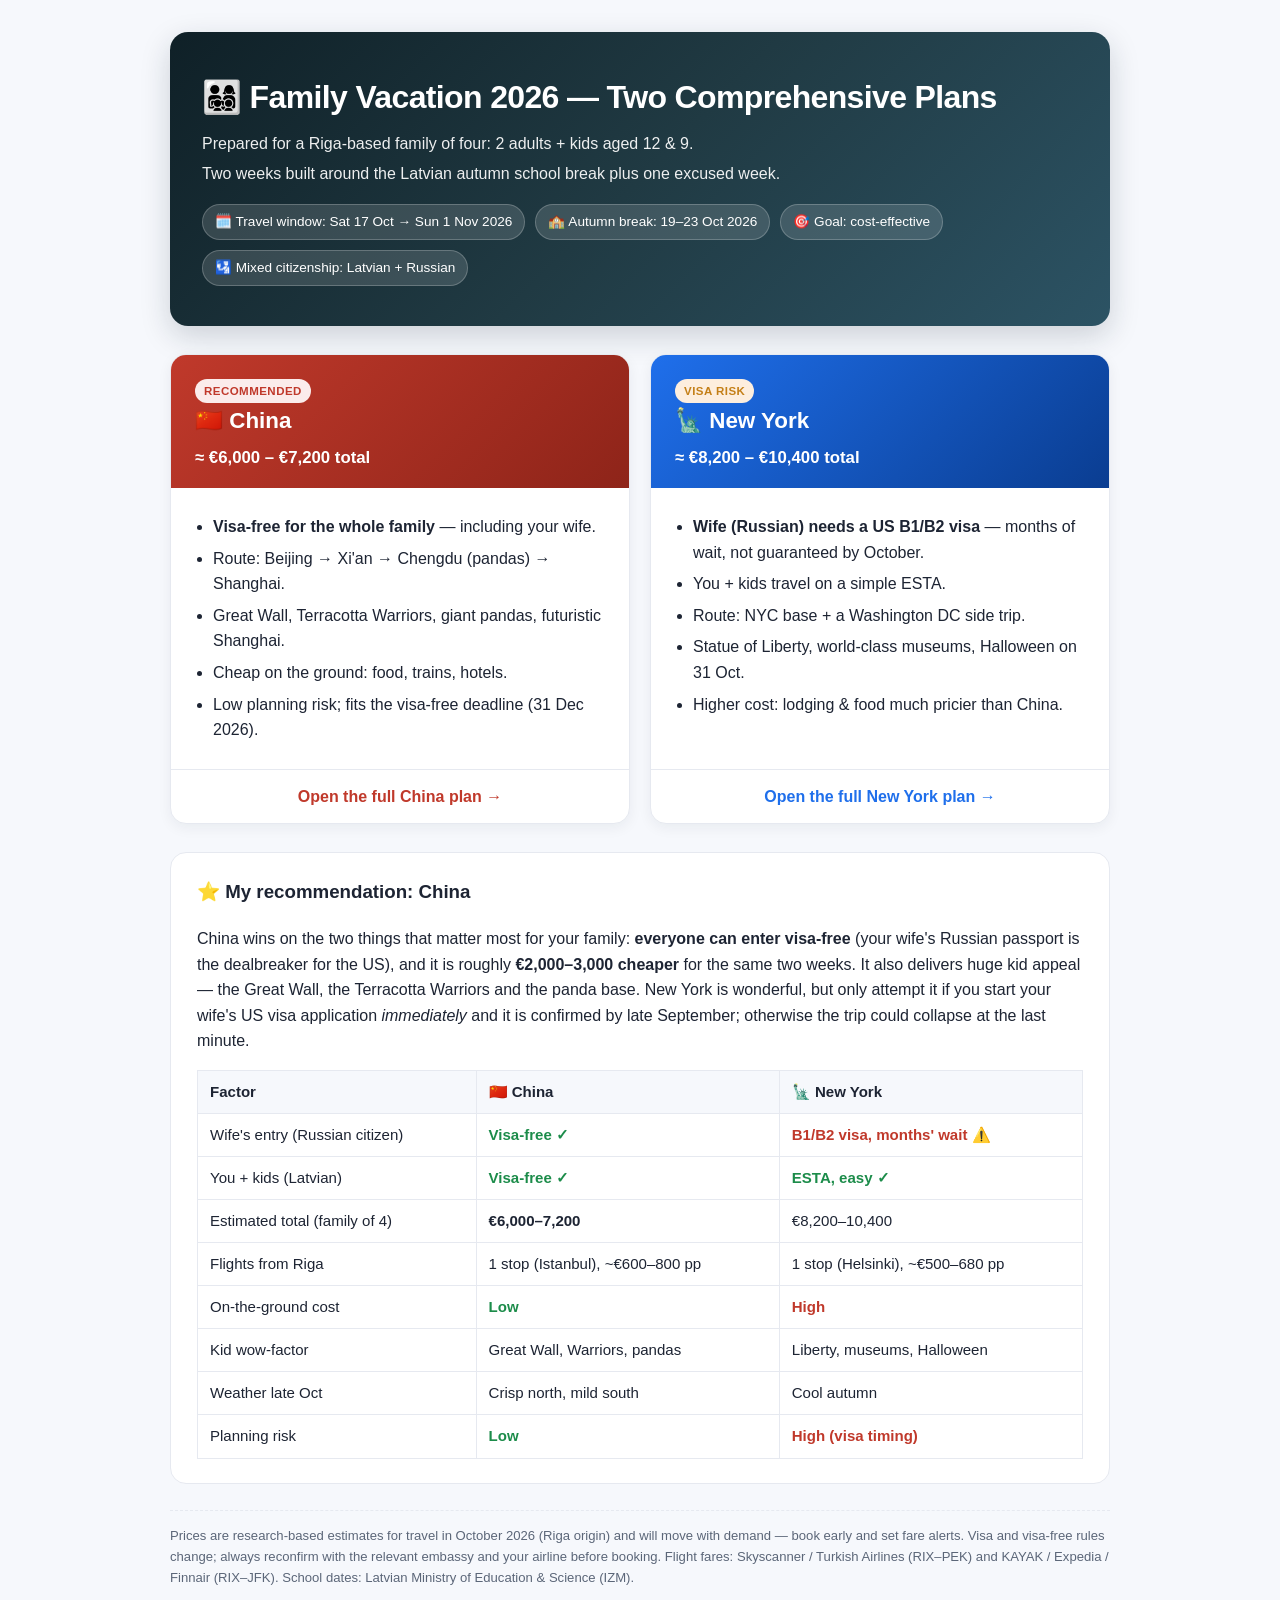
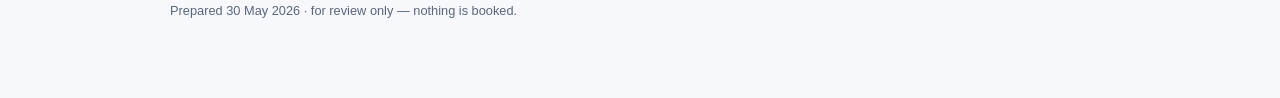
==== vacation-plans/index.html @ a45caede "Add China & New York family vacation plans as HTML" ====
<!DOCTYPE html>
<html lang="en">
<head>
<meta charset="UTF-8">
<meta name="viewport" content="width=device-width, initial-scale=1.0">
<title>Family Vacation 2026 — China vs. New York</title>
<style>
  :root{
    --ink:#1d2433; --muted:#5b6678; --line:#e6e9f0; --bg:#f6f8fc;
    --china:#c0392b; --china-soft:#fbeceb; --ny:#1f6feb; --ny-soft:#e8f1ff;
    --ok:#1c8c4a; --warn:#c47f17; --card:#ffffff;
  }
  *{box-sizing:border-box}
  body{margin:0;font-family:-apple-system,BlinkMacSystemFont,"Segoe UI",Roboto,Helvetica,Arial,sans-serif;
       color:var(--ink);background:var(--bg);line-height:1.6}
  .wrap{max-width:980px;margin:0 auto;padding:32px 20px 64px}
  header.hero{background:linear-gradient(135deg,#0f2027,#203a43,#2c5364);color:#fff;border-radius:18px;
              padding:40px 32px;box-shadow:0 10px 30px rgba(16,32,48,.18)}
  header.hero h1{margin:0 0 8px;font-size:2rem;letter-spacing:-.02em}
  header.hero p{margin:4px 0;opacity:.92}
  .facts{display:flex;flex-wrap:wrap;gap:10px;margin-top:18px}
  .facts span{background:rgba(255,255,255,.14);border:1px solid rgba(255,255,255,.22);
              padding:6px 12px;border-radius:999px;font-size:.85rem}
  .cards{display:grid;grid-template-columns:1fr 1fr;gap:20px;margin-top:28px}
  @media(max-width:720px){.cards{grid-template-columns:1fr}}
  .card{background:var(--card);border:1px solid var(--line);border-radius:16px;overflow:hidden;
        box-shadow:0 4px 14px rgba(16,32,48,.06);display:flex;flex-direction:column}
  .card .top{padding:22px 24px 16px;color:#fff}
  .card.china .top{background:linear-gradient(135deg,#c0392b,#8e2419)}
  .card.ny .top{background:linear-gradient(135deg,#1f6feb,#0a3d91)}
  .card .top h2{margin:0;font-size:1.4rem}
  .card .top .price{font-size:1.05rem;font-weight:600;margin-top:6px}
  .card .body{padding:20px 24px;flex:1}
  .card .body ul{margin:0;padding-left:18px}
  .card .body li{margin:6px 0}
  .badge{display:inline-block;font-size:.72rem;font-weight:700;padding:3px 9px;border-radius:999px;text-transform:uppercase;letter-spacing:.04em}
  .badge.rec{background:var(--china-soft);color:var(--china)}
  .badge.risk{background:#fdeede;color:var(--warn)}
  .btn{display:block;text-align:center;text-decoration:none;font-weight:600;padding:14px;border-top:1px solid var(--line)}
  .card.china .btn{color:var(--china)}
  .card.ny .btn{color:var(--ny)}
  .btn:hover{background:var(--bg)}
  .verdict{background:#fff;border:1px solid var(--line);border-radius:16px;padding:24px 26px;margin-top:28px}
  .verdict h3{margin-top:0}
  table{border-collapse:collapse;width:100%;margin-top:14px;font-size:.94rem}
  th,td{border:1px solid var(--line);padding:9px 12px;text-align:left;vertical-align:top}
  th{background:var(--bg)}
  .ok{color:var(--ok);font-weight:600}
  .bad{color:var(--china);font-weight:600}
  .note{font-size:.82rem;color:var(--muted);margin-top:26px;border-top:1px dashed var(--line);padding-top:14px}
  .stamp{font-size:.8rem;color:var(--muted);margin-top:6px}
</style>
</head>
<body>
<div class="wrap">
  <header class="hero">
    <h1>👨‍👩‍👧‍👦 Family Vacation 2026 — Two Comprehensive Plans</h1>
    <p>Prepared for a Riga-based family of four: 2 adults + kids aged 12 &amp; 9.</p>
    <p>Two weeks built around the Latvian autumn school break plus one excused week.</p>
    <div class="facts">
      <span>🗓️ Travel window: Sat 17 Oct → Sun 1 Nov 2026</span>
      <span>🏫 Autumn break: 19–23 Oct 2026</span>
      <span>🎯 Goal: cost-effective</span>
      <span>🛂 Mixed citizenship: Latvian + Russian</span>
    </div>
  </header>

  <div class="cards">
    <div class="card china">
      <div class="top">
        <span class="badge rec">Recommended</span>
        <h2>🇨🇳 China</h2>
        <div class="price">≈ €6,000 – €7,200 total</div>
      </div>
      <div class="body">
        <ul>
          <li><strong>Visa-free for the whole family</strong> — including your wife.</li>
          <li>Route: Beijing → Xi'an → Chengdu (pandas) → Shanghai.</li>
          <li>Great Wall, Terracotta Warriors, giant pandas, futuristic Shanghai.</li>
          <li>Cheap on the ground: food, trains, hotels.</li>
          <li>Low planning risk; fits the visa-free deadline (31 Dec 2026).</li>
        </ul>
      </div>
      <a class="btn" href="china.html">Open the full China plan →</a>
    </div>

    <div class="card ny">
      <div class="top">
        <span class="badge risk">Visa risk</span>
        <h2>🗽 New York</h2>
        <div class="price">≈ €8,200 – €10,400 total</div>
      </div>
      <div class="body">
        <ul>
          <li><strong>Wife (Russian) needs a US B1/B2 visa</strong> — months of wait, not guaranteed by October.</li>
          <li>You + kids travel on a simple ESTA.</li>
          <li>Route: NYC base + a Washington DC side trip.</li>
          <li>Statue of Liberty, world-class museums, Halloween on 31 Oct.</li>
          <li>Higher cost: lodging &amp; food much pricier than China.</li>
        </ul>
      </div>
      <a class="btn" href="new-york.html">Open the full New York plan →</a>
    </div>
  </div>

  <div class="verdict">
    <h3>⭐ My recommendation: China</h3>
    <p>China wins on the two things that matter most for your family: <strong>everyone can enter visa-free</strong>
       (your wife's Russian passport is the dealbreaker for the US), and it is roughly
       <strong>€2,000–3,000 cheaper</strong> for the same two weeks. It also delivers huge kid appeal —
       the Great Wall, the Terracotta Warriors and the panda base. New York is wonderful, but only attempt it
       if you start your wife's US visa application <em>immediately</em> and it is confirmed by late September;
       otherwise the trip could collapse at the last minute.</p>

    <table>
      <tr><th>Factor</th><th>🇨🇳 China</th><th>🗽 New York</th></tr>
      <tr><td>Wife's entry (Russian citizen)</td><td class="ok">Visa-free ✓</td><td class="bad">B1/B2 visa, months' wait ⚠️</td></tr>
      <tr><td>You + kids (Latvian)</td><td class="ok">Visa-free ✓</td><td class="ok">ESTA, easy ✓</td></tr>
      <tr><td>Estimated total (family of 4)</td><td><strong>€6,000–7,200</strong></td><td>€8,200–10,400</td></tr>
      <tr><td>Flights from Riga</td><td>1 stop (Istanbul), ~€600–800 pp</td><td>1 stop (Helsinki), ~€500–680 pp</td></tr>
      <tr><td>On-the-ground cost</td><td class="ok">Low</td><td class="bad">High</td></tr>
      <tr><td>Kid wow-factor</td><td>Great Wall, Warriors, pandas</td><td>Liberty, museums, Halloween</td></tr>
      <tr><td>Weather late Oct</td><td>Crisp north, mild south</td><td>Cool autumn</td></tr>
      <tr><td>Planning risk</td><td class="ok">Low</td><td class="bad">High (visa timing)</td></tr>
    </table>
  </div>

  <p class="note">
    Prices are research-based estimates for travel in October 2026 (Riga origin) and will move with demand —
    book early and set fare alerts. Visa and visa-free rules change; always reconfirm with the relevant embassy
    and your airline before booking. Flight fares: Skyscanner / Turkish Airlines (RIX–PEK) and KAYAK / Expedia / Finnair (RIX–JFK).
    School dates: Latvian Ministry of Education &amp; Science (IZM).
  </p>
  <p class="stamp">Prepared 30 May 2026 · for review only — nothing is booked.</p>
</div>
</body>
</html>
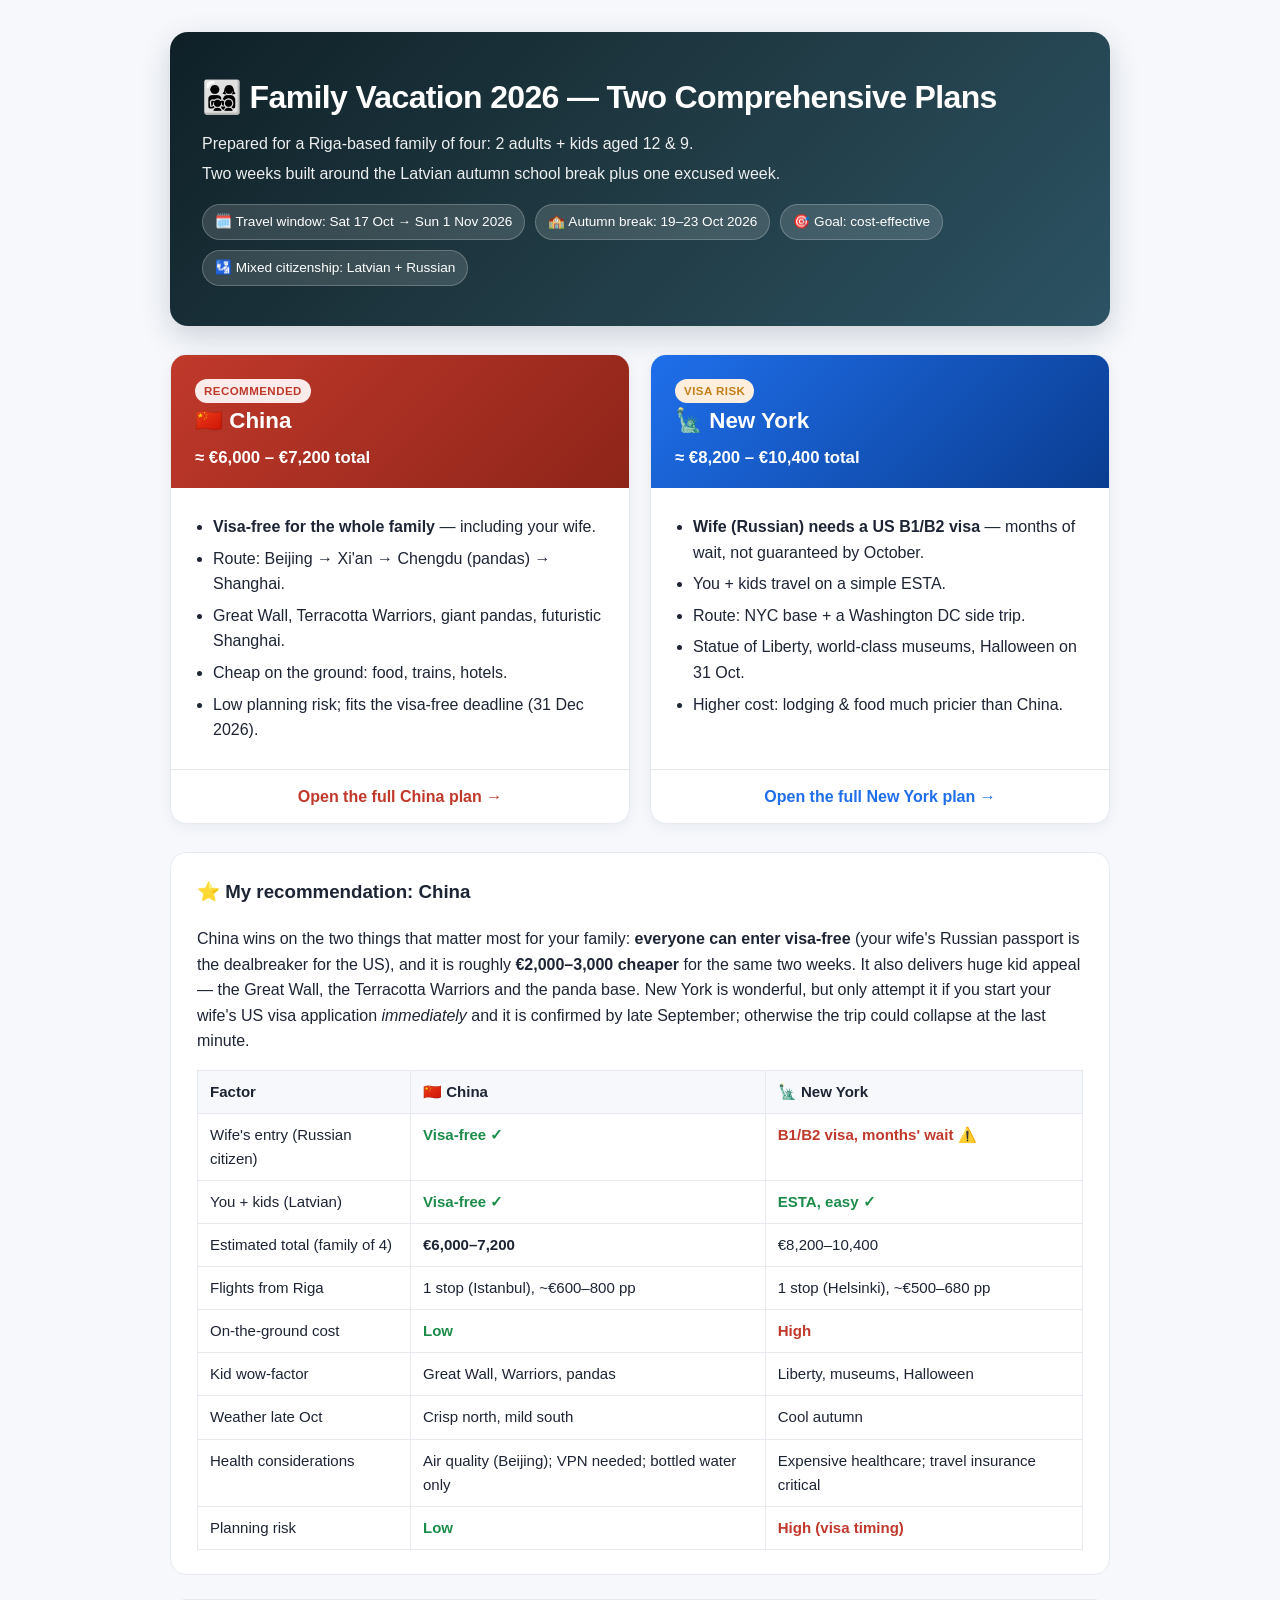
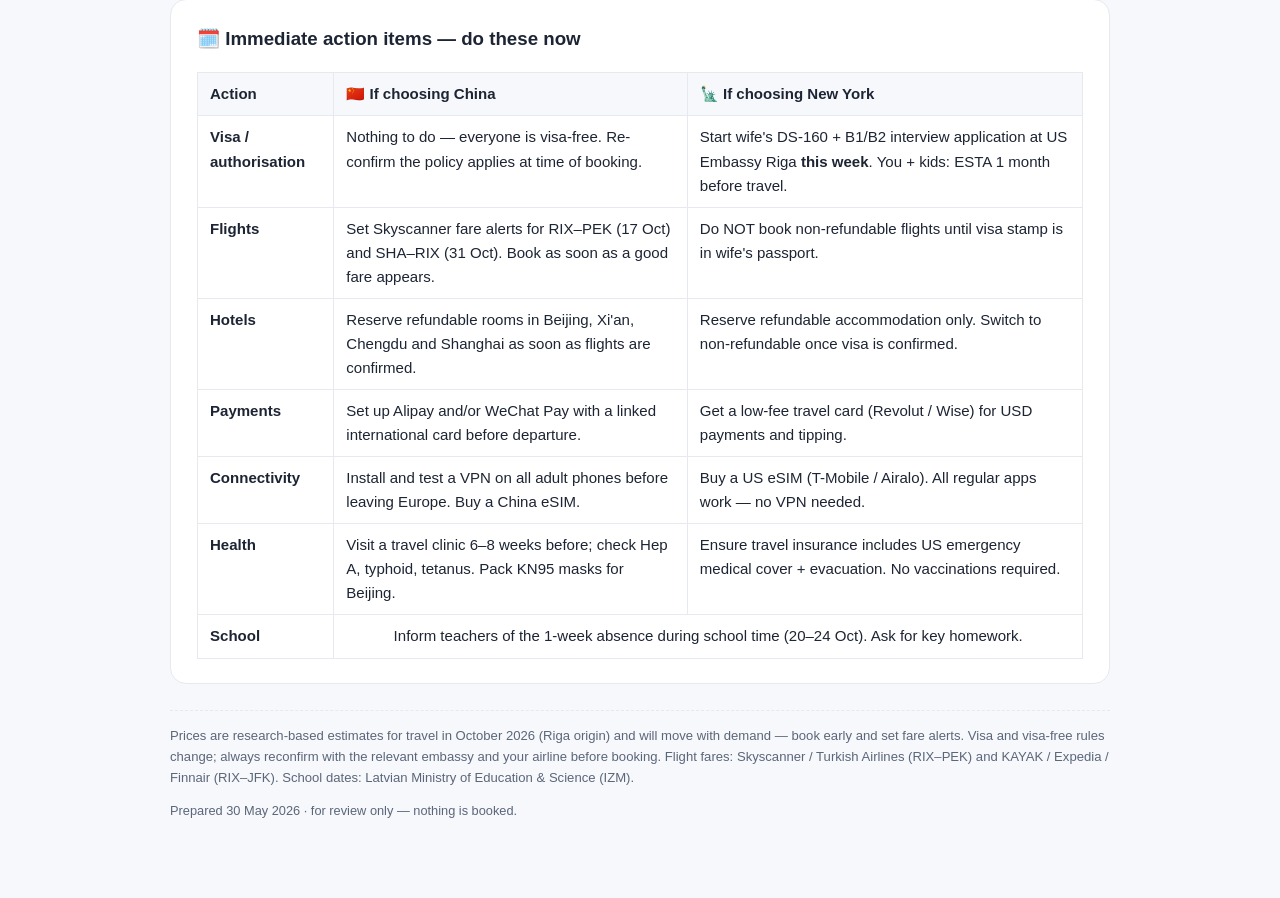
==== commit 00910227: "docs: extend vacation plans with professional travel assistant details - china.html: add Health & va" ====
--- a/vacation-plans/index.html
+++ b/vacation-plans/index.html
@@ -121,7 +121,22 @@
       <tr><td>On-the-ground cost</td><td class="ok">Low</td><td class="bad">High</td></tr>
       <tr><td>Kid wow-factor</td><td>Great Wall, Warriors, pandas</td><td>Liberty, museums, Halloween</td></tr>
       <tr><td>Weather late Oct</td><td>Crisp north, mild south</td><td>Cool autumn</td></tr>
+      <tr><td>Health considerations</td><td>Air quality (Beijing); VPN needed; bottled water only</td><td>Expensive healthcare; travel insurance critical</td></tr>
       <tr><td>Planning risk</td><td class="ok">Low</td><td class="bad">High (visa timing)</td></tr>
+    </table>
+  </div>
+
+  <div class="verdict" style="margin-top:24px">
+    <h3>🗓️ Immediate action items — do these now</h3>
+    <table>
+      <tr><th>Action</th><th>🇨🇳 If choosing China</th><th>🗽 If choosing New York</th></tr>
+      <tr><td><strong>Visa / authorisation</strong></td><td>Nothing to do — everyone is visa-free. Re-confirm the policy applies at time of booking.</td><td>Start wife's DS-160 + B1/B2 interview application at US Embassy Riga <strong>this week</strong>. You + kids: ESTA 1 month before travel.</td></tr>
+      <tr><td><strong>Flights</strong></td><td>Set Skyscanner fare alerts for RIX–PEK (17 Oct) and SHA–RIX (31 Oct). Book as soon as a good fare appears.</td><td>Do NOT book non-refundable flights until visa stamp is in wife's passport.</td></tr>
+      <tr><td><strong>Hotels</strong></td><td>Reserve refundable rooms in Beijing, Xi'an, Chengdu and Shanghai as soon as flights are confirmed.</td><td>Reserve refundable accommodation only. Switch to non-refundable once visa is confirmed.</td></tr>
+      <tr><td><strong>Payments</strong></td><td>Set up Alipay and/or WeChat Pay with a linked international card before departure.</td><td>Get a low-fee travel card (Revolut / Wise) for USD payments and tipping.</td></tr>
+      <tr><td><strong>Connectivity</strong></td><td>Install and test a VPN on all adult phones before leaving Europe. Buy a China eSIM.</td><td>Buy a US eSIM (T-Mobile / Airalo). All regular apps work — no VPN needed.</td></tr>
+      <tr><td><strong>Health</strong></td><td>Visit a travel clinic 6–8 weeks before; check Hep A, typhoid, tetanus. Pack KN95 masks for Beijing.</td><td>Ensure travel insurance includes US emergency medical cover + evacuation. No vaccinations required.</td></tr>
+      <tr><td><strong>School</strong></td><td colspan="2" style="text-align:center">Inform teachers of the 1-week absence during school time (20–24 Oct). Ask for key homework.</td></tr>
     </table>
   </div>
 
